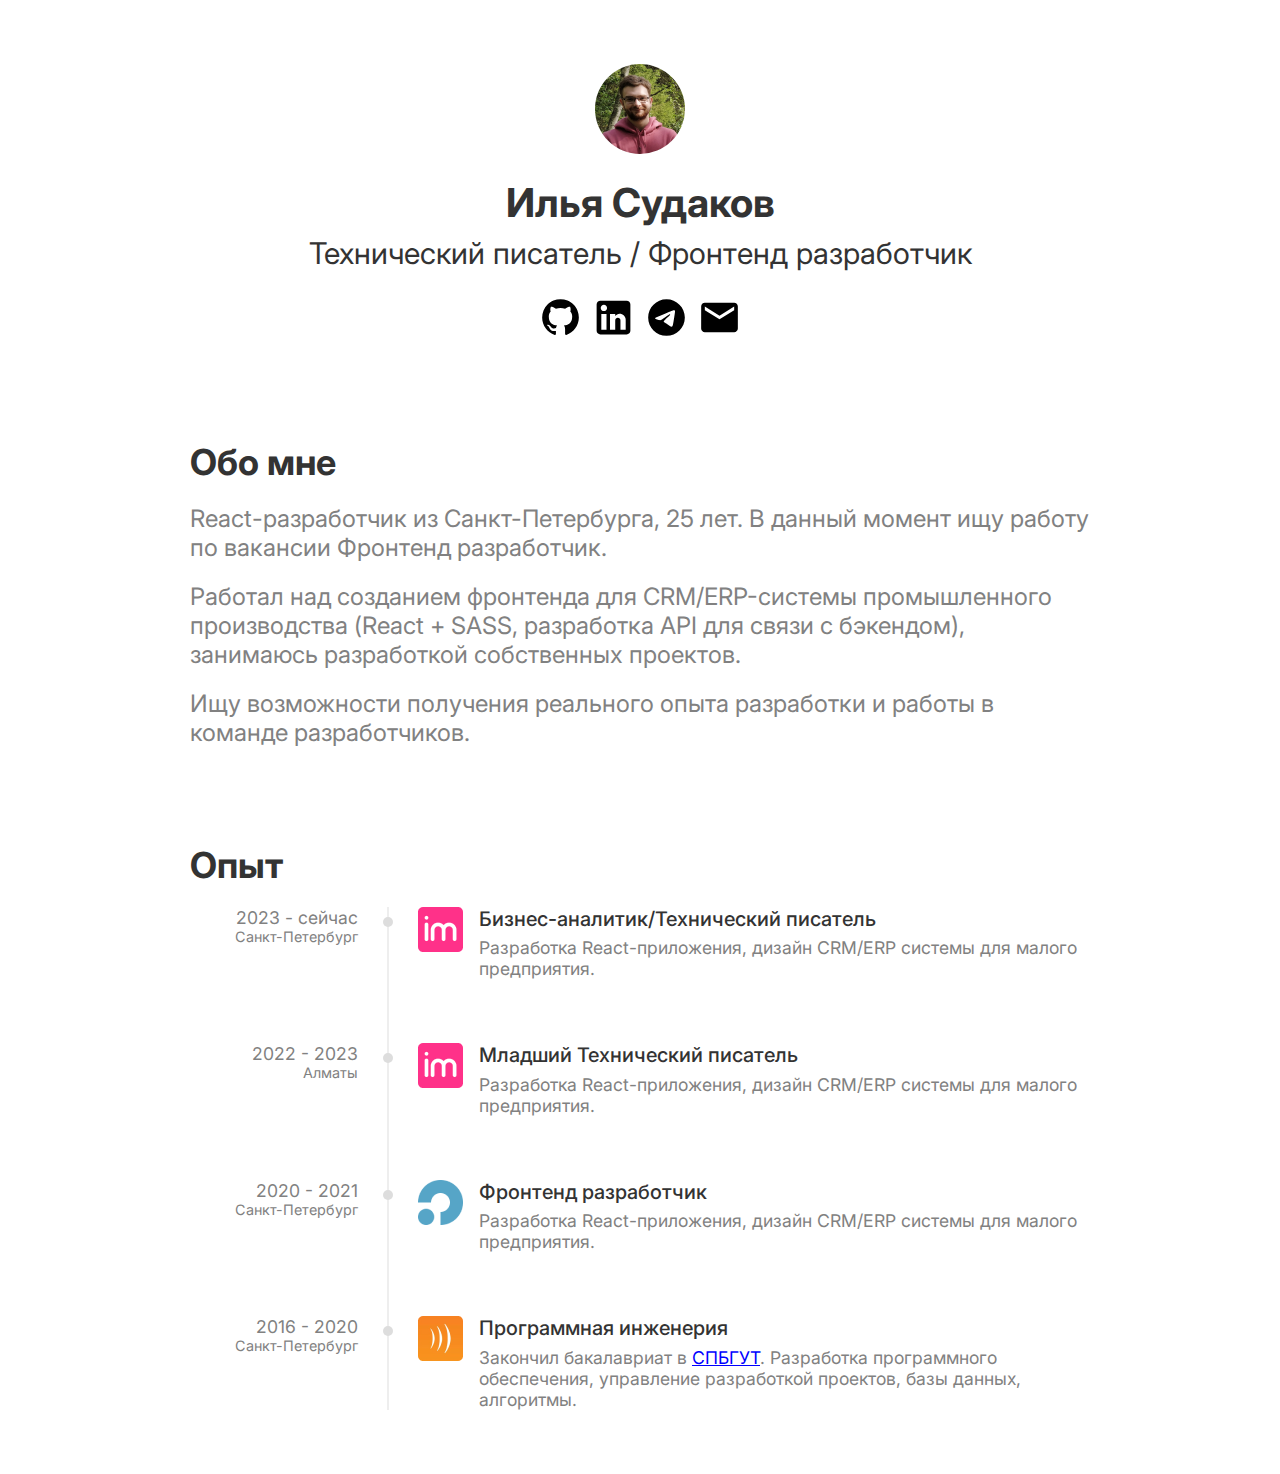
==== index.html @ af15e4b2 "initial commit" ====
<!DOCTYPE html>
<html lang="en">
    <head>
        <meta charset="UTF-8">
        <meta name="viewport" content="width=device-width, initial-scale=1.0">
        <meta name="description" content="Ilya Sudakov - Portfolio">
        <link rel="stylesheet" href="styles.css">
        <title>Ilya Sudakov - Portfolio</title>
        <link rel="preconnect" href="https://fonts.googleapis.com">
        <link rel="preconnect" href="https://fonts.gstatic.com" crossorigin>
        <link href="https://fonts.googleapis.com/css2?family=Inter:wght@100..900&display=swap"
              rel="stylesheet">
    </head>
    <body>
        <header class="content-wrapper">
            <img class="header__profile-image"
                 width="90"
                 height="90"
                 src="/assets/profile_image.png"
                 alt="profile image">
            <div class="header__text">
                <h1 class="header__title">Илья Судаков</h1>
                <h2 class="header__subtitle">Технический писатель / Фронтенд разработчик</h2>
            </div>
            <div class="header__links">
                <a href="https://github.com/ilyasudakov">
                    <img class="header__icon"
                         width="45"
                         height="45"
                         src="/assets/github.svg"
                         alt="GitHub link">
                </a>
                <a href="https://www.linkedin.com/in/ilyasudakov">
                    <img class="header__icon"
                         width="45"
                         height="45"
                         src="/assets/linkedin.svg"
                         alt="LinkedIn link">
                </a>
                <a href="https://t.me/ilyasudakov">
                    <img class="header__icon"
                         width="45"
                         height="45"
                         src="/assets/telegram.svg"
                         alt="Telegram link">
                </a>
                <a href="mailto:ilyasudakov.dev@gmail.com">
                    <img class="header__icon"
                         width="45"
                         height="45"
                         src="/assets/email.svg"
                         alt="Email link">
                </a>
            </div>
        </div>
    </header>
    <section class="content-wrapper">
        <h2>Обо мне</h2>
        <p>React-разработчик из Санкт-Петербурга, 25 лет. В данный момент ищу работу по вакансии Фронтенд разработчик.</p>
        <br />
        <p>
            Работал над созданием фронтенда для CRM/ERP-системы промышленного производства (React + SASS, разработка API для связи с бэкендом), занимаюсь разработкой собственных проектов.
        </p>
        <br />
        <p>Ищу возможности получения реального опыта разработки и работы в команде разработчиков.</p>
    </section>
    <section class="content-wrapper">
        <h2>Опыт</h2>
        <div>
            <div class="timeline__item">
                <div class="timeline__period">
                    <div class="timeline__dates">2023 - сейчас</div>
                    <div class="timeline__location">Санкт-Петербург</div>
                </div>
                <div class="timeline__line">
                    <div class="timeline__vertical_line">
                        <div class="timeline__circle"></div>
                    </div>
                </div>
                <div class="timeline__description">
                    <div class="timeline__icon">
                        <img width="45"
                             height="45"
                             src="/assets/improvado.png"
                             alt="Improvado logo">
                    </div>
                    <div class="timeline__content">
                        <h3>Бизнес-аналитик/Технический писатель</h3>
                        <p>Разработка React-приложения, дизайн CRM/ERP системы для малого предприятия.</p>
                    </div>
                </div>
            </div>
            <div class="timeline__item">
                <div class="timeline__period">
                    <div class="timeline__dates">2022 - 2023</div>
                    <div class="timeline__location">Алматы</div>
                </div>
                <div class="timeline__line">
                    <div class="timeline__vertical_line">
                        <div class="timeline__circle"></div>
                    </div>
                </div>
                <div class="timeline__description">
                    <div class="timeline__icon">
                        <img width="45"
                             height="45"
                             src="/assets/improvado.png"
                             alt="Improvado logo">
                    </div>
                    <div class="timeline__content">
                        <h3>Младший Технический писатель</h3>
                        <p>Разработка React-приложения, дизайн CRM/ERP системы для малого предприятия.</p>
                    </div>
                </div>
            </div>
            <div class="timeline__item">
                <div class="timeline__period">
                    <div class="timeline__dates">2020 - 2021</div>
                    <div class="timeline__location">Санкт-Петербург</div>
                </div>
                <div class="timeline__line">
                    <div class="timeline__vertical_line">
                        <div class="timeline__circle"></div>
                    </div>
                </div>
                <div class="timeline__description">
                    <div class="timeline__icon">
                        <img width="45"
                             height="45"
                             src="/assets/osfix_crm.png"
                             alt="Osfix CRM logo">
                    </div>
                    <div class="timeline__content">
                        <h3>Фронтенд разработчик</h3>
                        <p>Разработка React-приложения, дизайн CRM/ERP системы для малого предприятия.</p>
                    </div>
                </div>
            </div>
            <div class="timeline__item">
                <div class="timeline__period">
                    <div class="timeline__dates">2016 - 2020</div>
                    <div class="timeline__location">Санкт-Петербург</div>
                </div>
                <div class="timeline__line">
                    <div class="timeline__vertical_line">
                        <div class="timeline__circle"></div>
                    </div>
                </div>
                <div class="timeline__description">
                    <div class="timeline__icon">
                        <img width="45" height="45" src="/assets/spbgut.png" alt="SPBGUT logo">
                    </div>
                    <div class="timeline__content">
                        <h3>Программная инженерия</h3>
                        <p>
                            Закончил бакалавриат в <a href="https://www.sut.ru/">СПБГУТ</a>. Разработка программного обеспечения, управление разработкой проектов, базы данных, алгоритмы.
                        </p>
                    </div>
                </div>
            </div>
        </div>
    </section>
</body>
</html>
---- styles.css ----
* {
  margin: 0;
  padding: 0;
}

:root {
  font-family: "Inter", sans-serif;
  font-size: 16px;
  color: #333333;
}

body {
  display: flex;
  flex-direction: column;
  align-items: center;
  padding: 4rem 0;
  row-gap: 6rem;
}

a {
  color: blue;
}

h2 {
  font-size: 2.25rem;
  margin-bottom: 1.25rem;
}

p {
  color: #818181;
  font-size: 1.5rem;
}

.content-wrapper {
  display: flex;
  flex-direction: column;
  align-items: flex-start;
  max-width: 900px;
}

header.content-wrapper {
  display: flex;
  align-items: center;
  row-gap: 1.5rem;
}

.header__text {
  display: flex;
  flex-direction: column;
  align-items: center;
}

.header__profile-image {
  border-radius: 999px;
}

.header__title {
  font-size: 40px;
  margin-bottom: 0.5rem;
}

.header__subtitle {
  font-size: 30px;
  font-weight: 400;
  margin-bottom: 0;
}

.header__links {
  display: flex;
  column-gap: 0.5rem;
}

.header__links > a {
  text-decoration: none;
}

.timeline__item {
  display: grid;
  grid-template-columns: 1fr 60px 4fr;
}

.timeline__period {
  color: #818181;
  text-align: right;
}

.timeline__period .timeline__dates {
  font-size: 1.1rem;
}

.timeline__period .timeline__location {
  font-size: 0.9rem;
}

.timeline__line {
  display: flex;
  flex-direction: column;
  align-items: center;
}

.timeline__line .timeline__vertical_line {
  width: 2px;
  height: 100%;
  background-color: #eee;
  position: relative;
}

.timeline__line .timeline__circle {
  width: 10px;
  height: 10px;
  border-radius: 999px;
  position: absolute;
  top: 10px;
  left: -4px;
  background-color: #ddd;
}

.timeline__description {
  display: flex;
  flex-direction: row;
  width: 100%;
  padding-bottom: 4rem;
}

.timeline__item:last-child .timeline__description {
  padding-bottom: 0;
}

.timeline__icon {
  margin-right: 1rem;
}

.timeline__content h3 {
  font-size: 1.25rem;
  font-weight: 500;
  margin-bottom: 0.4rem;
}

.timeline__content p {
  font-size: 1.1rem;
}
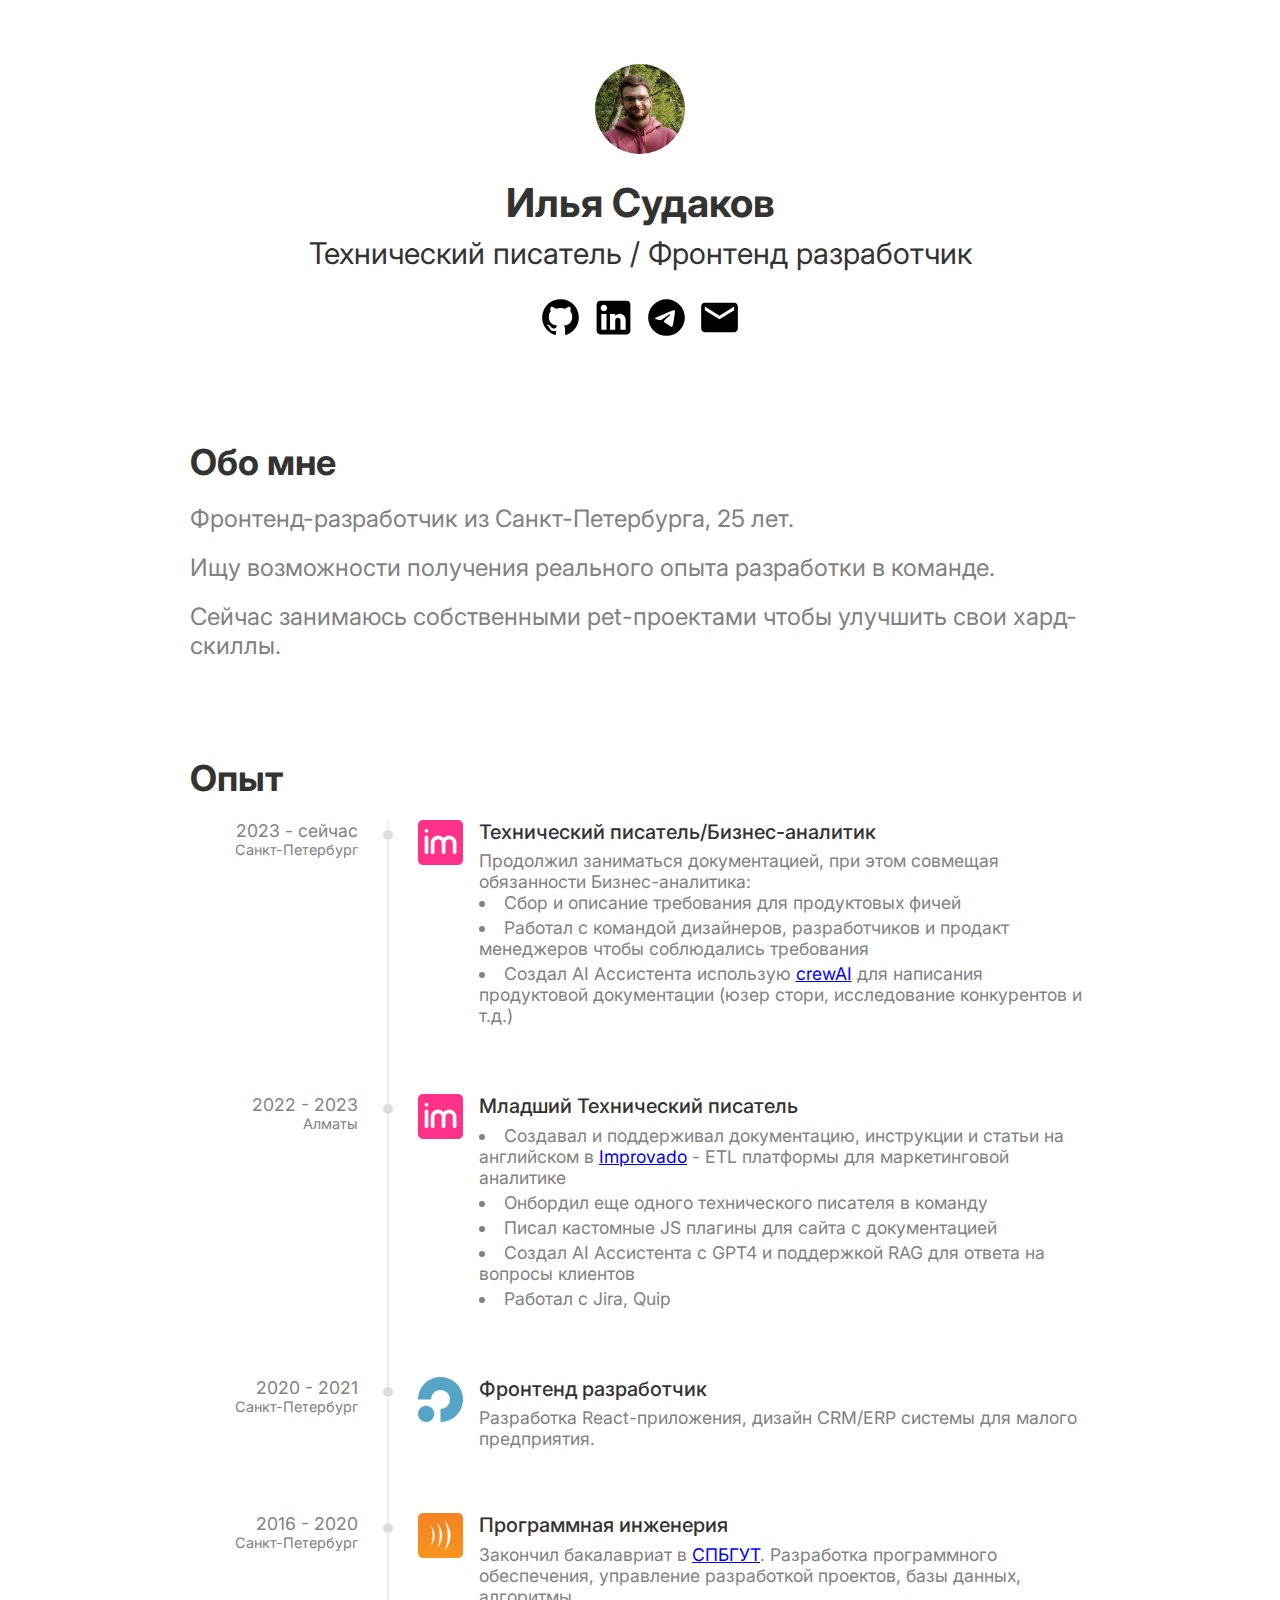
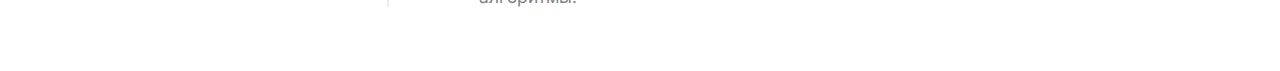
==== commit 7042bd5f: "added text for work experiences" ====
--- a/index.html
+++ b/index.html
@@ -16,7 +16,7 @@
             <img class="header__profile-image"
                  width="90"
                  height="90"
-                 src="/assets/profile_image.png"
+                 src="assets/profile_image.png"
                  alt="profile image">
             <div class="header__text">
                 <h1 class="header__title">Илья Судаков</h1>
@@ -27,28 +27,28 @@
                     <img class="header__icon"
                          width="45"
                          height="45"
-                         src="/assets/github.svg"
+                         src="assets/github.svg"
                          alt="GitHub link">
                 </a>
                 <a href="https://www.linkedin.com/in/ilyasudakov">
                     <img class="header__icon"
                          width="45"
                          height="45"
-                         src="/assets/linkedin.svg"
+                         src="assets/linkedin.svg"
                          alt="LinkedIn link">
                 </a>
                 <a href="https://t.me/ilyasudakov">
                     <img class="header__icon"
                          width="45"
                          height="45"
-                         src="/assets/telegram.svg"
+                         src="assets/telegram.svg"
                          alt="Telegram link">
                 </a>
                 <a href="mailto:ilyasudakov.dev@gmail.com">
                     <img class="header__icon"
                          width="45"
                          height="45"
-                         src="/assets/email.svg"
+                         src="assets/email.svg"
                          alt="Email link">
                 </a>
             </div>
@@ -56,13 +56,11 @@
     </header>
     <section class="content-wrapper">
         <h2>Обо мне</h2>
-        <p>React-разработчик из Санкт-Петербурга, 25 лет. В данный момент ищу работу по вакансии Фронтенд разработчик.</p>
+        <p>Фронтенд-разработчик из Санкт-Петербурга, 25 лет.</p>
         <br />
-        <p>
-            Работал над созданием фронтенда для CRM/ERP-системы промышленного производства (React + SASS, разработка API для связи с бэкендом), занимаюсь разработкой собственных проектов.
-        </p>
+        <p>Ищу возможности получения реального опыта разработки в команде.</p>
         <br />
-        <p>Ищу возможности получения реального опыта разработки и работы в команде разработчиков.</p>
+        <p>Сейчас занимаюсь собственными pet-проектами чтобы улучшить свои хард-скиллы.</p>
     </section>
     <section class="content-wrapper">
         <h2>Опыт</h2>
@@ -81,12 +79,19 @@
                     <div class="timeline__icon">
                         <img width="45"
                              height="45"
-                             src="/assets/improvado.png"
+                             src="assets/improvado.png"
                              alt="Improvado logo">
                     </div>
                     <div class="timeline__content">
-                        <h3>Бизнес-аналитик/Технический писатель</h3>
-                        <p>Разработка React-приложения, дизайн CRM/ERP системы для малого предприятия.</p>
+                        <h3>Технический писатель/Бизнес-аналитик</h3>
+                        <p>Продолжил заниматься документацией, при этом совмещая обязанности Бизнес-аналитика:</p>
+                        <ul>
+                            <li>Сбор и описание требования для продуктовых фичей</li>
+                            <li>Работал с командой дизайнеров, разработчиков и продакт менеджеров чтобы соблюдались требования</li>
+                            <li>
+                                Создал AI Ассистента использую <a href="https://github.com/joaomdmoura/crewAI">crewAI</a> для написания продуктовой документации (юзер стори, исследование конкурентов и т.д.)
+                            </li>
+                        </ul>
                     </div>
                 </div>
             </div>
@@ -104,12 +109,20 @@
                     <div class="timeline__icon">
                         <img width="45"
                              height="45"
-                             src="/assets/improvado.png"
+                             src="assets/improvado.png"
                              alt="Improvado logo">
                     </div>
                     <div class="timeline__content">
                         <h3>Младший Технический писатель</h3>
-                        <p>Разработка React-приложения, дизайн CRM/ERP системы для малого предприятия.</p>
+                        <ul>
+                            <li>
+                                Создавал и поддерживал документацию, инструкции и статьи на английском в <a href="https://improvado.io">Improvado</a> - ETL платформы для маркетинговой аналитике
+                            </li>
+                            <li>Онбордил еще одного технического писателя в команду</li>
+                            <li>Писал кастомные JS плагины для сайта с документацией</li>
+                            <li>Создал AI Ассистента с GPT4 и поддержкой RAG для ответа на вопросы клиентов</li>
+                            <li>Работал с Jira, Quip</li>
+                        </ul>
                     </div>
                 </div>
             </div>
@@ -127,7 +140,7 @@
                     <div class="timeline__icon">
                         <img width="45"
                              height="45"
-                             src="/assets/osfix_crm.png"
+                             src="assets/osfix_crm.png"
                              alt="Osfix CRM logo">
                     </div>
                     <div class="timeline__content">
@@ -148,7 +161,7 @@
                 </div>
                 <div class="timeline__description">
                     <div class="timeline__icon">
-                        <img width="45" height="45" src="/assets/spbgut.png" alt="SPBGUT logo">
+                        <img width="45" height="45" src="assets/spbgut.png" alt="SPBGUT logo">
                     </div>
                     <div class="timeline__content">
                         <h3>Программная инженерия</h3>
--- a/styles.css
+++ b/styles.css
@@ -26,9 +26,18 @@
   margin-bottom: 1.25rem;
 }
 
-p {
+p,
+ul li {
   color: #818181;
   font-size: 1.5rem;
+}
+
+ul {
+  list-style-position: inside;
+}
+
+ul li {
+  margin-bottom: 0.25rem;
 }
 
 .content-wrapper {
@@ -136,6 +145,7 @@
   margin-bottom: 0.4rem;
 }
 
-.timeline__content p {
+.timeline__content p,
+.timeline__content ul li {
   font-size: 1.1rem;
 }
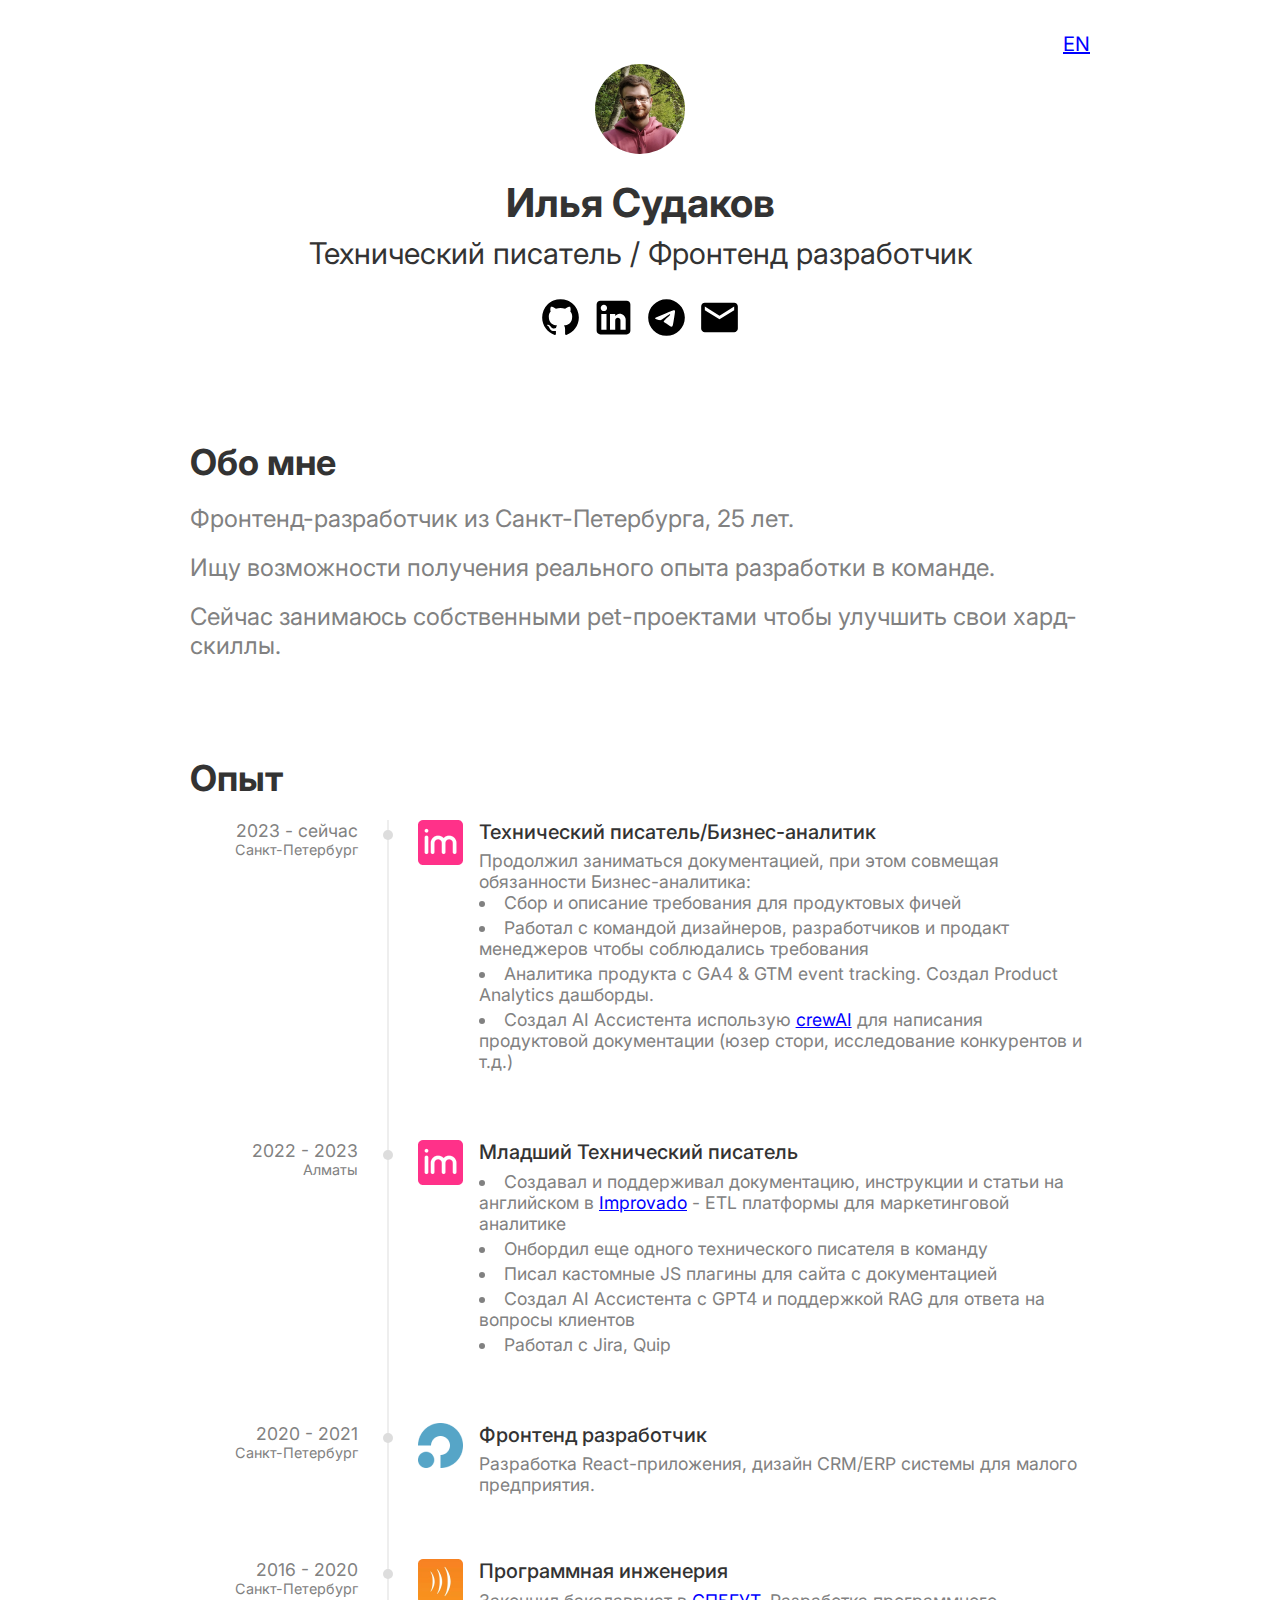
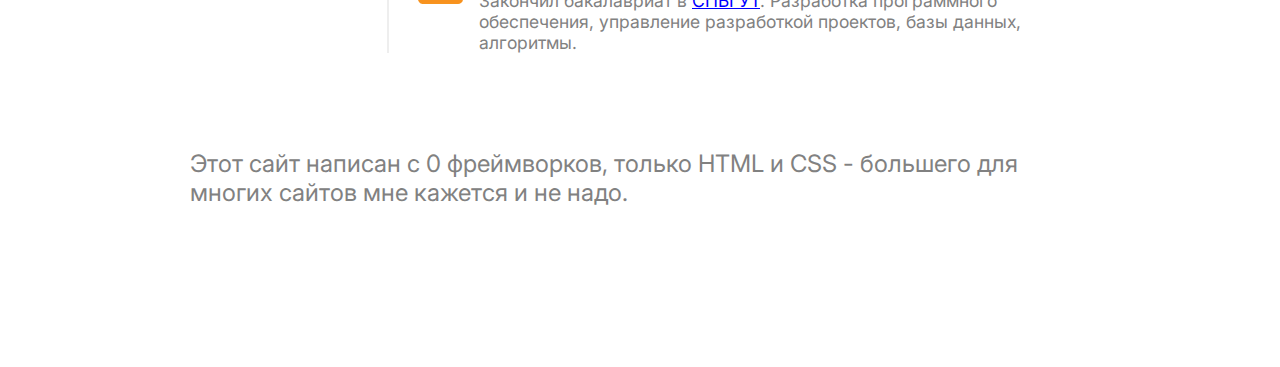
==== commit 1fc85f3b: "finished translation of the main page" ====
--- a/index.html
+++ b/index.html
@@ -12,6 +12,9 @@
               rel="stylesheet">
     </head>
     <body>
+        <div class="language_selector">
+            <a class="language_selector__item" href="index_en.html">EN</a>
+        </div>
         <header class="content-wrapper">
             <img class="header__profile-image"
                  width="90"
@@ -62,9 +65,9 @@
         <br />
         <p>Сейчас занимаюсь собственными pet-проектами чтобы улучшить свои хард-скиллы.</p>
     </section>
-    <section class="content-wrapper">
+    <section class="content-wrapper content-wrapper--experience">
         <h2>Опыт</h2>
-        <div>
+        <div class="timeline__list">
             <div class="timeline__item">
                 <div class="timeline__period">
                     <div class="timeline__dates">2023 - сейчас</div>
@@ -88,6 +91,7 @@
                         <ul>
                             <li>Сбор и описание требования для продуктовых фичей</li>
                             <li>Работал с командой дизайнеров, разработчиков и продакт менеджеров чтобы соблюдались требования</li>
+                            <li>Аналитика продукта с GA4 & GTM event tracking. Создал Product Analytics дашборды.</li>
                             <li>
                                 Создал AI Ассистента использую <a href="https://github.com/joaomdmoura/crewAI">crewAI</a> для написания продуктовой документации (юзер стори, исследование конкурентов и т.д.)
                             </li>
@@ -173,5 +177,8 @@
             </div>
         </div>
     </section>
+    <section class="content-wrapper">
+        <p>Этот сайт написан с 0 фреймворков, только HTML и CSS - большего для многих сайтов мне кажется и не надо.</p>
+    </section>
 </body>
 </html>
--- a/styles.css
+++ b/styles.css
@@ -1,6 +1,7 @@
 * {
   margin: 0;
   padding: 0;
+  box-sizing: border-box;
 }
 
 :root {
@@ -14,7 +15,6 @@
   flex-direction: column;
   align-items: center;
   padding: 4rem 0;
-  row-gap: 6rem;
 }
 
 a {
@@ -44,7 +44,9 @@
   display: flex;
   flex-direction: column;
   align-items: flex-start;
+  width: 100%;
   max-width: 900px;
+  margin-bottom: 6rem;
 }
 
 header.content-wrapper {
@@ -66,12 +68,28 @@
 .header__title {
   font-size: 40px;
   margin-bottom: 0.5rem;
+  text-align: center;
 }
 
 .header__subtitle {
   font-size: 30px;
   font-weight: 400;
   margin-bottom: 0;
+  text-align: center;
+}
+
+.language_selector {
+  display: flex;
+  flex-direction: row;
+  justify-content: flex-end;
+  width: 100%;
+  max-width: 900px;
+  position: absolute;
+  top: 2rem;
+}
+
+.language_selector .language_selector__item {
+  font-size: 1.25rem;
 }
 
 .header__links {
@@ -81,6 +99,11 @@
 
 .header__links > a {
   text-decoration: none;
+}
+
+.timeline__list {
+  display: flex;
+  flex-direction: column;
 }
 
 .timeline__item {
@@ -149,3 +172,41 @@
 .timeline__content ul li {
   font-size: 1.1rem;
 }
+
+@media (max-width: 1200px) {
+  .content-wrapper {
+    padding: 0 1rem;
+  }
+
+  .content-wrapper--experience {
+    padding-left: 0;
+    padding-right: 1rem;
+  }
+
+  .content-wrapper--experience h2 {
+    padding-left: 1rem;
+  }
+
+  .content-wrapper--experience .timeline__list {
+    padding-left: 0.5rem;
+  }
+}
+
+@media (max-width: 768px) {
+  .timeline__item {
+    display: grid;
+    grid-template-columns: 60px 30px 4fr;
+  }
+
+  .timeline__period .timeline__location {
+    display: none;
+  }
+  .timeline__period .timeline__dates {
+    font-size: 0.9rem;
+  }
+
+  .timeline__icon img {
+    width: 35px;
+    height: 35px;
+  }
+}
